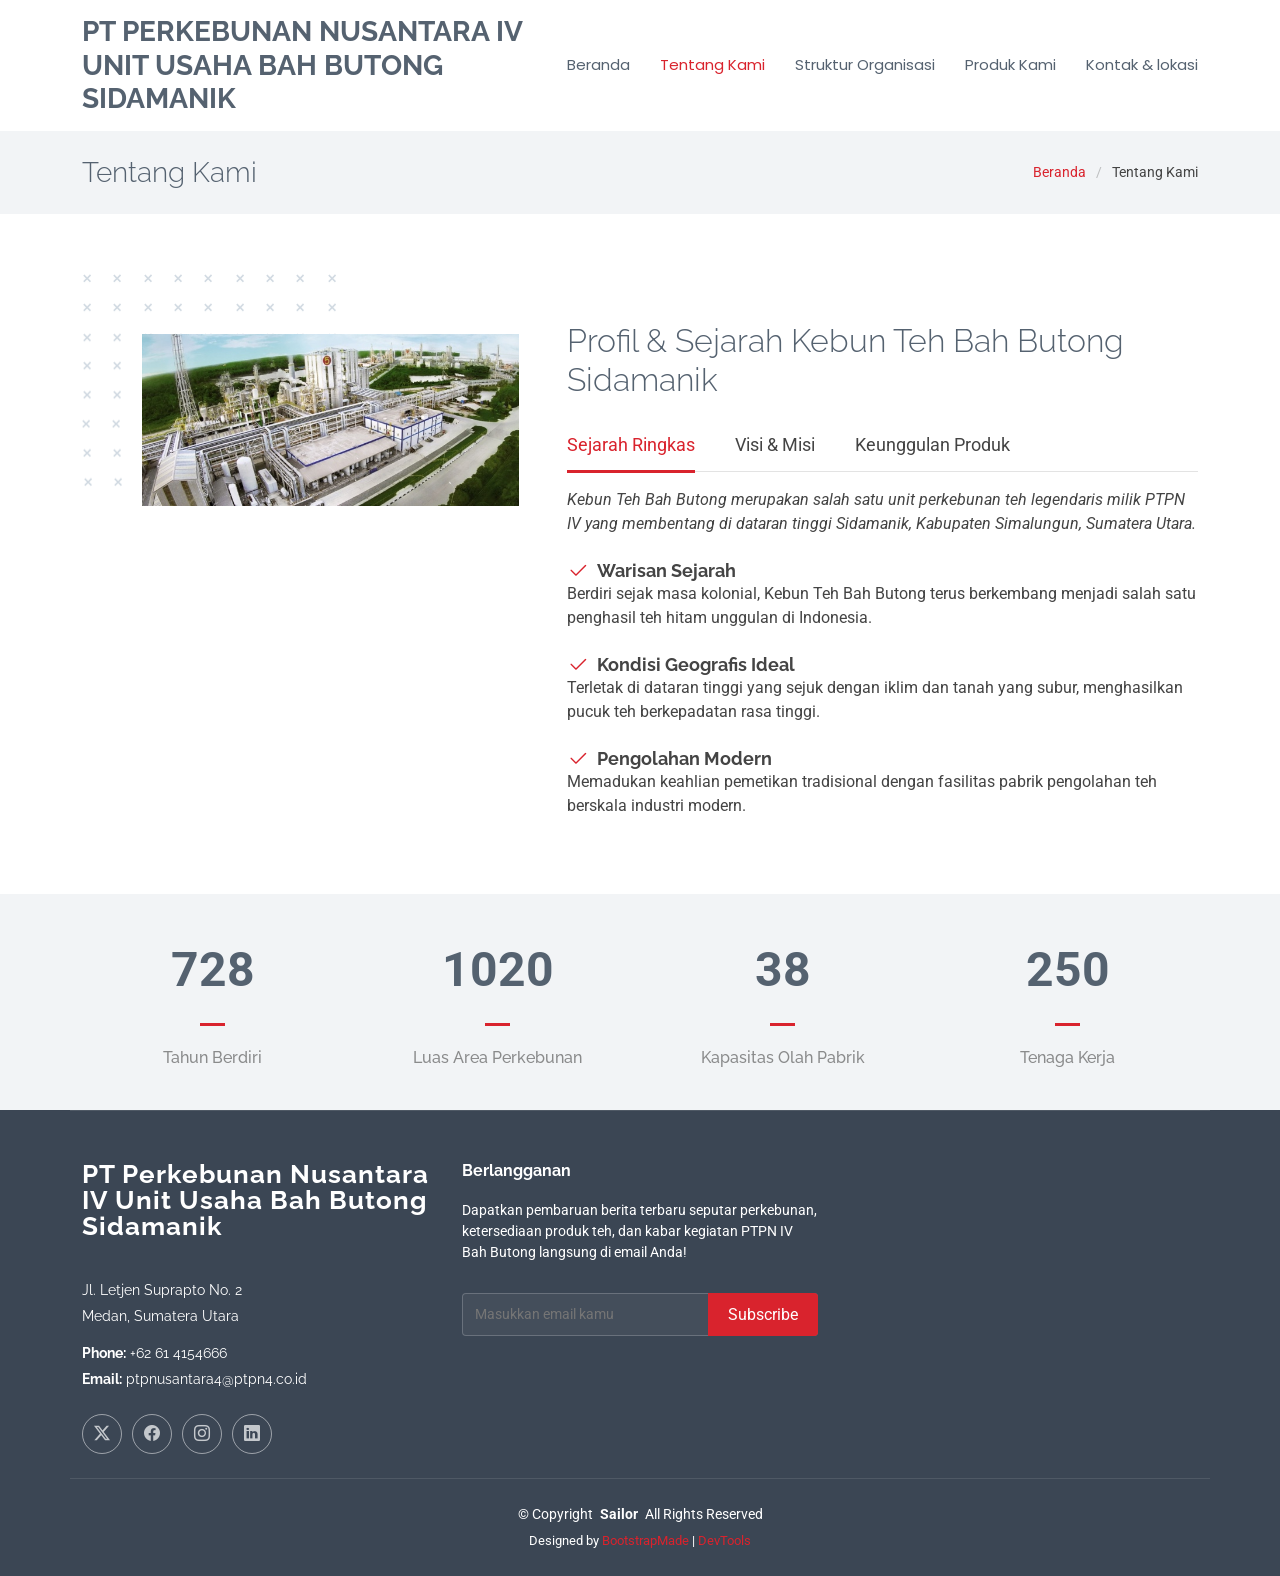
==== about.html @ 8c7028f3 "Initial commit" ====
<!DOCTYPE html>
<html lang="en">

<head>
  <meta charset="utf-8">
  <meta content="width=device-width, initial-scale=1.0" name="viewport">
  <title>About - Sailor Bootstrap Template</title>
  <meta name="description" content="">
  <meta name="keywords" content="">

  <!-- Favicons -->
  <link href="assets/img/favicon.png" rel="icon">
  <link href="assets/img/apple-touch-icon.png" rel="apple-touch-icon">

  <!-- Fonts -->
  <link href="https://fonts.googleapis.com" rel="preconnect">
  <link href="https://fonts.gstatic.com" rel="preconnect" crossorigin>
  <link href="https://fonts.googleapis.com/css2?family=Roboto:ital,wght@0,100;0,300;0,400;0,500;0,700;0,900;1,100;1,300;1,400;1,500;1,700;1,900&family=Poppins:ital,wght@0,100;0,200;0,300;0,400;0,500;0,600;0,700;0,800;0,900;1,100;1,200;1,300;1,400;1,500;1,600;1,700;1,800;1,900&family=Raleway:ital,wght@0,100;0,200;0,300;0,400;0,500;0,600;0,700;0,800;0,900;1,100;1,200;1,300;1,400;1,500;1,600;1,700;1,800;1,900&display=swap" rel="stylesheet">

  <!-- Vendor CSS Files -->
  <link href="assets/vendor/bootstrap/css/bootstrap.min.css" rel="stylesheet">
  <link href="assets/vendor/bootstrap-icons/bootstrap-icons.css" rel="stylesheet">
  <link href="assets/vendor/aos/aos.css" rel="stylesheet">
  <link href="assets/vendor/glightbox/css/glightbox.min.css" rel="stylesheet">
  <link href="assets/vendor/swiper/swiper-bundle.min.css" rel="stylesheet">

  <!-- Main CSS File -->
  <link href="assets/css/main.css" rel="stylesheet">

  <!-- =======================================================
  * Template Name: Sailor
  * Template URL: https://bootstrapmade.com/sailor-free-bootstrap-theme/
  * Updated: Aug 07 2024 with Bootstrap v5.3.3
  * Author: BootstrapMade.com
  * License: https://bootstrapmade.com/license/
  ======================================================== -->
</head>

<body class="about-page">

  <header id="header" class="header d-flex align-items-center sticky-top">
    <div class="container-fluid container-xl position-relative d-flex align-items-center">

      <a href="index.html" class="logo d-flex align-items-center me-auto">
        <!-- Uncomment the line below if you also wish to use an image logo -->
        <!-- <img src="assets/img/logo.png" alt=""> -->
        <h1 class="sitename">PT Perkebunan Nusantara IV Unit Usaha Bah Butong Sidamanik</h1>
      </a>

      <nav id="navmenu" class="navmenu">
        <ul>
          <li><a href="#hero">Beranda</a></li>
          <li class="dropdown"><a href="about.html" class="active"><span>Tentang Kami</span> </a>
           
          </li>

          <li><a href="portfolio.html">Struktur Organisasi</a></li>
          <li><a href="pricing.html">Produk Kami</a></li>
          <li><a href="contact.html">Kontak & lokasi</a></li>
        </ul>
        <i class="mobile-nav-toggle d-xl-none bi bi-list"></i>
      </nav>

      

    </div>
  </header>

  <main class="main">

    <!-- Page Title -->
    <div class="page-title light-background">
      <div class="container d-lg-flex justify-content-between align-items-center">
        <h1 class="mb-2 mb-lg-0">Tentang Kami</h1>
        <nav class="breadcrumbs">
          <ol>
            <li><a href="index.html">Beranda</a></li>
            <li class="current">Tentang Kami</li>
          </ol>
        </nav>
      </div>
    </div><!-- End Page Title -->

    <!-- About 2 Section -->
    <section id="about-2" class="about-2 section">

      <div class="container" data-aos="fade-up">

        <div class="row g-4 g-lg-5" data-aos="fade-up" data-aos-delay="200">

          <div class="col-lg-5">
            <div class="about-img">
              <img src="assets/img/gambar pabrik.png" class="img-fluid" alt="">
            </div>
          </div>

          <div class="col-lg-7">
            <h3 class="pt-0 pt-lg-5">Profil & Sejarah Kebun Teh Bah Butong Sidamanik</h3>

            <!-- Tabs -->
            <ul class="nav nav-pills mb-3">
              <li><a class="nav-link active" data-bs-toggle="pill" href="#about-2-tab1">Sejarah Ringkas</a></li>
              <li><a class="nav-link" data-bs-toggle="pill" href="#about-2-tab2">Visi & Misi</a></li>
              <li><a class="nav-link" data-bs-toggle="pill" href="#about-2-tab3">Keunggulan Produk</a></li>
            </ul><!-- End Tabs -->

            <!-- Tab Content -->
            <div class="tab-content">

              <div class="tab-pane fade show active" id="about-2-tab1">

                <p class="fst-italic">Kebun Teh Bah Butong merupakan salah satu unit perkebunan teh legendaris milik PTPN IV yang membentang di dataran tinggi Sidamanik, Kabupaten Simalungun, Sumatera Utara.</p>

                <div class="d-flex align-items-center mt-4">
                  <i class="bi bi-check2"></i>
                  <h4>Warisan Sejarah</h4>
                </div>
                <p>Berdiri sejak masa kolonial, Kebun Teh Bah Butong terus berkembang menjadi salah satu penghasil teh hitam unggulan di Indonesia.</p>

                <div class="d-flex align-items-center mt-4">
                  <i class="bi bi-check2"></i>
                  <h4>Kondisi Geografis Ideal</h4>
                </div>
                <p>Terletak di dataran tinggi yang sejuk dengan iklim dan tanah yang subur, menghasilkan pucuk teh berkepadatan rasa tinggi.</p>

                <div class="d-flex align-items-center mt-4">
                  <i class="bi bi-check2"></i>
                  <h4>Pengolahan Modern</h4>
                </div>
                <p>Memadukan keahlian pemetikan tradisional dengan fasilitas pabrik pengolahan teh berskala industri modern.</p>

              </div><!-- End Tab 1 Content -->

              <div class="tab-pane fade" id="about-2-tab2">

                <p class="fst-italic">Menjadi unit usaha perkebunan teh yang tangguh, berdaya saing tinggi, dan berorientasi pada kualitas produk utama bagi pasar lokal maupun internasional.</p>

                <div class="d-flex align-items-center mt-4">
                  <i class="bi bi-check2"></i>
                  <h4>Kualitas Mutu</h4>
                </div>
                <p>Menghasilkan teh hitam berkualitas tinggi yang aman dikonsumsi dan memenuhi standar industri makanan-minuman.</p>

                <div class="d-flex align-items-center mt-4">
                  <i class="bi bi-check2"></i>
                  <h4>Kelestarian Lingkungan</h4>
                </div>
                <p>Menerapkan sistem pertanian dan pengolahan perkebunan yang ramah lingkungan dan berkelanjutan.</p>

                <div class="d-flex align-items-center mt-4">
                  <i class="bi bi-check2"></i>
                  <h4>Kesejahteraan Masyarakat</h4>
                </div>
                <p>Memberikan dampak ekonomi positif bagi masyarakat sekitar Sidamanik dan Kabupaten Simalungun.</p>

              </div><!-- End Tab 2 Content -->

              <div class="tab-pane fade" id="about-2-tab3">

                <p class="fst-italic">Teh hasil olahan Bah Butong diproses langsung dari pucuk daun teh segar pilihan untuk menjaga aroma dan cita rasa otentik khas Sidamanik.</p>

                <div class="d-flex align-items-center mt-4">
                  <i class="bi bi-check2"></i>
                  <h4>Aroma Khas & Otentik</h4>
                </div>
                <p>Menyajikan aroma teh yang kuat dan warna seduhan yang jernih khas dataran tinggi Simalungun.</p>

                <div class="d-flex align-items-center mt-4">
                  <i class="bi bi-check2"></i>
                  <h4>Kaya Antioksidan</h4>
                </div>
                <p>Diproses secara alami tanpa bahan pengawet sehingga kandungan nutrisi dan antioksidannya tetap terjaga.</p>

                <div class="d-flex align-items-center mt-4">
                  <i class="bi bi-check2"></i>
                  <h4>Beragam Varian</h4>
                </div>
                <p>Hadir dalam pilihan Teh Celup, Teh Seduh Loose Leaf, hingga Teh Hitam Premium Edisi Khusus.</p>

              </div><!-- End Tab 3 Content -->

            </div>

          </div>

        </div>

      </div>

    </section><!-- /About 2 Section -->

    <!-- Stats Section -->
    <section id="stats" class="stats section light-background">

      <div class="container" data-aos="fade-up" data-aos-delay="100">

        <div class="row gy-4">

          <div class="col-lg-3 col-md-6">
            <div class="stats-item text-center w-100 h-100">
              <span data-purecounter-start="0" data-purecounter-end="1917" data-purecounter-duration="1" class="purecounter"></span>
              <p>Tahun Berdiri</p>
            </div>
          </div><!-- End Stats Item -->

          <div class="col-lg-3 col-md-6">
            <div class="stats-item text-center w-100 h-100">
              <span data-purecounter-start="0" data-purecounter-end="2684" data-purecounter-duration="1" class="purecounter"></span>
              <p>Luas Area Perkebunan</p>
            </div>
          </div><!-- End Stats Item -->

          <div class="col-lg-3 col-md-6">
            <div class="stats-item text-center w-100 h-100">
              <span data-purecounter-start="0" data-purecounter-end="100" data-purecounter-duration="1" class="purecounter"></span>
              <p>Kapasitas Olah Pabrik</p>
            </div>
          </div><!-- End Stats Item -->

          <div class="col-lg-3 col-md-6">
            <div class="stats-item text-center w-100 h-100">
              <span data-purecounter-start="0" data-purecounter-end="659" data-purecounter-duration="1" class="purecounter"></span>
              <p>Tenaga Kerja</p>
            </div>
          </div><!-- End Stats Item -->

        </div>

      </div>

    </section><!-- /Stats Section -->


    </section><!-- /Skills Section -->

  </main>

  <footer id="footer" class="footer dark-background">

    <div class="container footer-top">
      <div class="row gy-4">
        <div class="col-lg-4 col-md-6 footer-about">
          <a href="index.html" class="logo d-flex align-items-center">
            <span class="sitename">PT Perkebunan Nusantara IV Unit Usaha Bah Butong Sidamanik</span>
          </a>
          <div class="footer-contact pt-3">
            <p>Jl. Letjen Suprapto No. 2</p>
            <p> Medan, Sumatera Utara</p>
            <p class="mt-3"><strong>Phone:</strong> <span>+62 61 4154666</span></p>
            <p><strong>Email:</strong> <span>ptpnusantara4@ptpn4.co.id</span></p>
          </div>
          <div class="social-links d-flex mt-4">
  <a href="https://x.com/PTPN_6" target="_blank" rel="noopener noreferrer"><i class="bi bi-twitter-x"></i></a>
  <a href="https://www.facebook.com/pages/PT.%20Perkebunan%20Nusantara%20IV%20unit%20bah%20butong/392603407920058/" target="_blank" rel="noopener noreferrer"><i class="bi bi-facebook"></i></a>
  <a href="https://www.instagram.com/ptpn4_regional4?utm_source=ig_web_button_share_sheet&dlrf=ZDNlZDc0MzIxNw==" target="_blank" rel="noopener noreferrer"><i class="bi bi-instagram"></i></a>
  <a href="https://www.linkedin.com/company/pt-perkebunan-nusantara-iv-regional-ii-unit-usaha-teh-bah-butong/home/" target="_blank" rel="noopener noreferrer"><i class="bi bi-linkedin"></i></a>
</div>
        </div>

        <div class="col-lg-4 col-md-12 footer-newsletter">
  <h4>Berlangganan</h4>
  <p>Dapatkan pembaruan berita terbaru seputar perkebunan, ketersediaan produk teh, dan kabar kegiatan PTPN IV Bah Butong langsung di email Anda!</p>
  <form action="https://formspree.io/f/mdeelzja" method="POST" onsubmit="handleFormspree(event)">
    <div class="newsletter-form">
      <input type="email" name="email" required placeholder="Masukkan email kamu">
      <input type="submit" value="Subscribe">
    </div>
    <div id="newsletter-sent-message" class="sent-message" style="display: none; margin-top: 10px; color: #18d26e; font-weight: 600;">
      Kamu Telah Berhasil Berlangganan. Terimakasih!
    </div>
  </form>
</div>
<script>
async function handleFormspree(event) {
  event.preventDefault(); 
  const form = event.target;
  const data = new FormData(form);
  const sentMessage = document.getElementById('newsletter-sent-message');

  try {
    const response = await fetch(form.action, {
      method: 'POST',
      body: data,
      headers: {
        'Accept': 'application/json'
      }
    });

    if (response.ok) {
      if (sentMessage) sentMessage.style.display = 'block'; // Tampilkan tulisan hijau sukses
      form.reset(); 
    } else {
      alert("Terjadi kesalahan saat mengantarkan pesan.");
    }
  } catch (error) {
    alert("Gagal mengirim email. Periksa koneksi internet kamu.");
  }
}
</script>

      </div>
    </div>

    <div class="container copyright text-center mt-4">
      <p>© <span>Copyright</span> <strong class="px-1 sitename">Sailor</strong> <span>All Rights Reserved</span></p>
      <div class="credits">
        <!-- All the links in the footer should remain intact. -->
        <!-- You can delete the links only if you've purchased the pro version. -->
        <!-- Licensing information: https://bootstrapmade.com/license/ -->
        <!-- Purchase the pro version with working PHP/AJAX contact form: [buy-url] -->
        Designed by <a href="https://bootstrapmade.com/">BootstrapMade</a> | <a href="https://bootstrapmade.com/tools/">DevTools</a>
      </div>
    </div>

  </footer>
  <!-- Scroll Top -->
  <a href="#" id="scroll-top" class="scroll-top d-flex align-items-center justify-content-center"><i class="bi bi-arrow-up-short"></i></a>

  <!-- Preloader -->
  <div id="preloader"></div>

  <!-- Vendor JS Files -->
  <script src="assets/vendor/bootstrap/js/bootstrap.bundle.min.js"></script>
  <script src="assets/vendor/php-email-form/validate.js"></script>
  <script src="assets/vendor/aos/aos.js"></script>
  <script src="assets/vendor/glightbox/js/glightbox.min.js"></script>
  <script src="assets/vendor/imagesloaded/imagesloaded.pkgd.min.js"></script>
  <script src="assets/vendor/isotope-layout/isotope.pkgd.min.js"></script>
  <script src="assets/vendor/purecounter/purecounter_vanilla.js"></script>
  <script src="assets/vendor/waypoints/noframework.waypoints.js"></script>
  <script src="assets/vendor/swiper/swiper-bundle.min.js"></script>

  <!-- Main JS File -->
  <script src="assets/js/main.js"></script>

</body>

</html>
---- assets/css/main.css ----
/**
* Template Name: Sailor
* Template URL: https://bootstrapmade.com/sailor-free-bootstrap-theme/
* Updated: Aug 07 2024 with Bootstrap v5.3.3
* Author: BootstrapMade.com
* License: https://bootstrapmade.com/license/
*/

/*--------------------------------------------------------------
# Font & Color Variables
# Help: https://bootstrapmade.com/color-system/
--------------------------------------------------------------*/
/* Fonts */
:root {
  --default-font: "Roboto",  system-ui, -apple-system, "Segoe UI", Roboto, "Helvetica Neue", Arial, "Noto Sans", "Liberation Sans", sans-serif, "Apple Color Emoji", "Segoe UI Emoji", "Segoe UI Symbol", "Noto Color Emoji";
  --heading-font: "Raleway",  sans-serif;
  --nav-font: "Poppins",  sans-serif;
}

/* Global Colors - The following color variables are used throughout the website. Updating them here will change the color scheme of the entire website */
:root { 
  --background-color: #ffffff; /* Background color for the entire website, including individual sections */
  --default-color: #444444; /* Default color used for the majority of the text content across the entire website */
  --heading-color: #556270; /* Color for headings, subheadings and title throughout the website */
  --accent-color: #d9232d; /* Accent color that represents your brand on the website. It's used for buttons, links, and other elements that need to stand out */
  --surface-color: #ffffff; /* The surface color is used as a background of boxed elements within sections, such as cards, icon boxes, or other elements that require a visual separation from the global background. */
  --contrast-color: #ffffff; /* Contrast color for text, ensuring readability against backgrounds of accent, heading, or default colors. */
}

/* Nav Menu Colors - The following color variables are used specifically for the navigation menu. They are separate from the global colors to allow for more customization options */
:root {
  --nav-color: #556270;  /* The default color of the main navmenu links */
  --nav-hover-color: #d9232d; /* Applied to main navmenu links when they are hovered over or active */
  --nav-mobile-background-color: #ffffff; /* Used as the background color for mobile navigation menu */
  --nav-dropdown-background-color: #ffffff; /* Used as the background color for dropdown items that appear when hovering over primary navigation items */
  --nav-dropdown-color: #556270; /* Used for navigation links of the dropdown items in the navigation menu. */
  --nav-dropdown-hover-color: #d9232d; /* Similar to --nav-hover-color, this color is applied to dropdown navigation links when they are hovered over. */
}

/* Color Presets - These classes override global colors when applied to any section or element, providing reuse of the sam color scheme. */

.light-background {
  --background-color: #f2f4f6;
  --surface-color: #ffffff;
}

.dark-background {
  --background-color: #3b4654;
  --default-color: #ffffff;
  --heading-color: #ffffff;
  --surface-color: #444e5b;
  --contrast-color: #ffffff;
}

/* Smooth scroll */
:root {
  scroll-behavior: smooth;
}

/*--------------------------------------------------------------
# General Styling & Shared Classes
--------------------------------------------------------------*/
body {
  color: var(--default-color);
  background-color: var(--background-color);
  font-family: var(--default-font);
}

a {
  color: var(--accent-color);
  text-decoration: none;
  transition: 0.3s;
}

a:hover {
  color: color-mix(in srgb, var(--accent-color), transparent 25%);
  text-decoration: none;
}

h1,
h2,
h3,
h4,
h5,
h6 {
  color: var(--heading-color);
  font-family: var(--heading-font);
}

/* PHP Email Form Messages
------------------------------*/
.php-email-form .error-message {
  display: none;
  background: #df1529;
  color: #ffffff;
  text-align: left;
  padding: 15px;
  margin-bottom: 24px;
  font-weight: 600;
}

.php-email-form .sent-message {
  display: none;
  color: #ffffff;
  background: #059652;
  text-align: center;
  padding: 15px;
  margin-bottom: 24px;
  font-weight: 600;
}

.php-email-form .loading {
  display: none;
  background: var(--surface-color);
  text-align: center;
  padding: 15px;
  margin-bottom: 24px;
}

.php-email-form .loading:before {
  content: "";
  display: inline-block;
  border-radius: 50%;
  width: 24px;
  height: 24px;
  margin: 0 10px -6px 0;
  border: 3px solid var(--accent-color);
  border-top-color: var(--surface-color);
  animation: php-email-form-loading 1s linear infinite;
}

@keyframes php-email-form-loading {
  0% {
    transform: rotate(0deg);
  }

  100% {
    transform: rotate(360deg);
  }
}

/*--------------------------------------------------------------
# Global Header
--------------------------------------------------------------*/
.header {
  color: var(--default-color);
  background-color: var(--background-color);
  padding: 15px 0;
  transition: all 0.5s;
  z-index: 997;
}

.header .logo {
  line-height: 1;
}

.header .logo img {
  max-height: 36px;
  margin-right: 8px;
}

.header .logo h1 {
  font-size: 28px;
  margin: 0;
  font-weight: 700;
  color: var(--heading-color);
  text-transform: uppercase;
}

.header .btn-getstarted,
.header .btn-getstarted:focus {
  color: var(--contrast-color);
  background: var(--accent-color);
  font-size: 14px;
  padding: 8px 25px;
  margin: 0 0 0 30px;
  border-radius: 4px;
  transition: 0.3s;
}

.header .btn-getstarted:hover,
.header .btn-getstarted:focus:hover {
  color: var(--contrast-color);
  background: color-mix(in srgb, var(--accent-color), transparent 15%);
}

@media (max-width: 1200px) {
  .header .logo {
    order: 1;
  }

  .header .btn-getstarted {
    order: 2;
    margin: 0 15px 0 0;
    padding: 6px 15px;
  }

  .header .navmenu {
    order: 3;
  }
}

.scrolled .header {
  box-shadow: 0px 0 18px rgba(0, 0, 0, 0.1);
}

/*--------------------------------------------------------------
# Navigation Menu
--------------------------------------------------------------*/
/* Navmenu - Desktop */
@media (min-width: 1200px) {
  .navmenu {
    padding: 0;
  }

  .navmenu ul {
    margin: 0;
    padding: 0;
    display: flex;
    list-style: none;
    align-items: center;
  }

  .navmenu li {
    position: relative;
  }

  .navmenu a,
  .navmenu a:focus {
    color: var(--nav-color);
    padding: 18px 15px;
    font-size: 15px;
    font-family: var(--nav-font);
    font-weight: 400;
    display: flex;
    align-items: center;
    justify-content: space-between;
    white-space: nowrap;
    transition: 0.3s;
  }

  .navmenu a i,
  .navmenu a:focus i {
    font-size: 12px;
    line-height: 0;
    margin-left: 5px;
    transition: 0.3s;
  }

  .navmenu li:last-child a {
    padding-right: 0;
  }

  .navmenu li:hover>a,
  .navmenu .active,
  .navmenu .active:focus {
    color: var(--nav-hover-color);
  }

  .navmenu .dropdown ul {
    margin: 0;
    padding: 10px 0;
    background: var(--nav-dropdown-background-color);
    display: block;
    position: absolute;
    visibility: hidden;
    left: 14px;
    top: 130%;
    opacity: 0;
    transition: 0.3s;
    border-radius: 4px;
    z-index: 99;
    box-shadow: 0px 0px 30px rgba(0, 0, 0, 0.1);
  }

  .navmenu .dropdown ul li {
    min-width: 200px;
  }

  .navmenu .dropdown ul a {
    padding: 10px 20px;
    font-size: 15px;
    text-transform: none;
    color: var(--nav-dropdown-color);
  }

  .navmenu .dropdown ul a i {
    font-size: 12px;
  }

  .navmenu .dropdown ul a:hover,
  .navmenu .dropdown ul .active:hover,
  .navmenu .dropdown ul li:hover>a {
    color: var(--nav-dropdown-hover-color);
  }

  .navmenu .dropdown:hover>ul {
    opacity: 1;
    top: 100%;
    visibility: visible;
  }

  .navmenu .dropdown .dropdown ul {
    top: 0;
    left: -90%;
    visibility: hidden;
  }

  .navmenu .dropdown .dropdown:hover>ul {
    opacity: 1;
    top: 0;
    left: -100%;
    visibility: visible;
  }
}

/* Navmenu - Mobile */
@media (max-width: 1199px) {
  .mobile-nav-toggle {
    color: var(--nav-color);
    font-size: 28px;
    line-height: 0;
    margin-right: 10px;
    cursor: pointer;
    transition: color 0.3s;
  }

  .navmenu {
    padding: 0;
    z-index: 9997;
  }

  .navmenu ul {
    display: none;
    list-style: none;
    position: absolute;
    inset: 60px 20px 20px 20px;
    padding: 10px 0;
    margin: 0;
    border-radius: 6px;
    background-color: var(--nav-mobile-background-color);
    overflow-y: auto;
    transition: 0.3s;
    z-index: 9998;
    box-shadow: 0px 0px 30px rgba(0, 0, 0, 0.1);
  }

  .navmenu a,
  .navmenu a:focus {
    color: var(--nav-dropdown-color);
    padding: 10px 20px;
    font-family: var(--nav-font);
    font-size: 17px;
    font-weight: 500;
    display: flex;
    align-items: center;
    justify-content: space-between;
    white-space: nowrap;
    transition: 0.3s;
  }

  .navmenu a i,
  .navmenu a:focus i {
    font-size: 12px;
    line-height: 0;
    margin-left: 5px;
    width: 30px;
    height: 30px;
    display: flex;
    align-items: center;
    justify-content: center;
    border-radius: 50%;
    transition: 0.3s;
    background-color: color-mix(in srgb, var(--accent-color), transparent 90%);
  }

  .navmenu a i:hover,
  .navmenu a:focus i:hover {
    background-color: var(--accent-color);
    color: var(--contrast-color);
  }

  .navmenu a:hover,
  .navmenu .active,
  .navmenu .active:focus {
    color: var(--nav-dropdown-hover-color);
  }

  .navmenu .active i,
  .navmenu .active:focus i {
    background-color: var(--accent-color);
    color: var(--contrast-color);
    transform: rotate(180deg);
  }

  .navmenu .dropdown ul {
    position: static;
    display: none;
    z-index: 99;
    padding: 10px 0;
    margin: 10px 20px;
    background-color: var(--nav-dropdown-background-color);
    border: 1px solid color-mix(in srgb, var(--default-color), transparent 90%);
    box-shadow: none;
    transition: all 0.5s ease-in-out;
  }

  .navmenu .dropdown ul ul {
    background-color: rgba(33, 37, 41, 0.1);
  }

  .navmenu .dropdown>.dropdown-active {
    display: block;
    background-color: rgba(33, 37, 41, 0.03);
  }

  .mobile-nav-active {
    overflow: hidden;
  }

  .mobile-nav-active .mobile-nav-toggle {
    color: #fff;
    position: absolute;
    font-size: 32px;
    top: 15px;
    right: 15px;
    margin-right: 0;
    z-index: 9999;
  }

  .mobile-nav-active .navmenu {
    position: fixed;
    overflow: hidden;
    inset: 0;
    background: rgba(33, 37, 41, 0.8);
    transition: 0.3s;
  }

  .mobile-nav-active .navmenu>ul {
    display: block;
  }
}

/*--------------------------------------------------------------
# Global Footer
--------------------------------------------------------------*/
.footer {
  color: var(--default-color);
  background-color: var(--background-color);
  font-size: 14px;
  position: relative;
}

.footer .footer-top {
  padding-top: 50px;
  border-top: 1px solid color-mix(in srgb, var(--default-color), transparent 90%);
}

.footer .footer-about .logo {
  line-height: 1;
  margin-bottom: 25px;
}

.footer .footer-about .logo img {
  max-height: 40px;
  margin-right: 6px;
}

.footer .footer-about .logo span {
  font-size: 26px;
  font-weight: 700;
  letter-spacing: 1px;
  font-family: var(--heading-font);
  color: var(--heading-color);
}

.footer .footer-about p {
  font-size: 14px;
  font-family: var(--heading-font);
}

.footer .social-links a {
  display: flex;
  align-items: center;
  justify-content: center;
  width: 40px;
  height: 40px;
  border-radius: 50%;
  border: 1px solid color-mix(in srgb, var(--default-color), transparent 50%);
  font-size: 16px;
  color: color-mix(in srgb, var(--default-color), transparent 30%);
  margin-right: 10px;
  transition: 0.3s;
}

.footer .social-links a:hover {
  color: var(--accent-color);
  border-color: var(--accent-color);
}

.footer h4 {
  font-size: 16px;
  font-weight: bold;
  position: relative;
  padding-bottom: 12px;
}

.footer .footer-links {
  margin-bottom: 30px;
}

.footer .footer-links ul {
  list-style: none;
  padding: 0;
  margin: 0;
}

.footer .footer-links ul i {
  padding-right: 2px;
  font-size: 12px;
  line-height: 0;
}

.footer .footer-links ul li {
  padding: 10px 0;
  display: flex;
  align-items: center;
}

.footer .footer-links ul li:first-child {
  padding-top: 0;
}

.footer .footer-links ul a {
  color: color-mix(in srgb, var(--default-color), transparent 30%);
  display: inline-block;
  line-height: 1;
}

.footer .footer-links ul a:hover {
  color: var(--accent-color);
}

.footer .footer-contact p {
  margin-bottom: 5px;
}

.footer .footer-newsletter .newsletter-form {
  margin-top: 30px;
  margin-bottom: 15px;
  padding: 6px 8px;
  position: relative;
  border-radius: 4px;
  border: 1px solid color-mix(in srgb, var(--default-color), transparent 80%);
  display: flex;
  background-color: var(--surface-color);
  transition: 0.3s;
}

.footer .footer-newsletter .newsletter-form:focus-within {
  border-color: var(--accent-color);
}

.footer .footer-newsletter .newsletter-form input[type=email] {
  border: 0;
  padding: 4px;
  width: 100%;
  background-color: var(--surface-color);
  color: var(--default-color);
}

.footer .footer-newsletter .newsletter-form input[type=email]:focus-visible {
  outline: none;
}

.footer .footer-newsletter .newsletter-form input[type=submit] {
  border: 0;
  font-size: 16px;
  padding: 0 20px;
  margin: -7px -9px -7px 0;
  background: var(--accent-color);
  color: var(--contrast-color);
  transition: 0.3s;
  border-radius: 0 4px 4px 0;
}

.footer .footer-newsletter .newsletter-form input[type=submit]:hover {
  background: color-mix(in srgb, var(--accent-color), transparent 20%);
}

.footer .copyright {
  padding: 25px 0;
  border-top: 1px solid color-mix(in srgb, var(--default-color), transparent 90%);
}

.footer .copyright p {
  margin-bottom: 0;
}

.footer .credits {
  margin-top: 6px;
  font-size: 13px;
}

/*--------------------------------------------------------------
# Preloader
--------------------------------------------------------------*/
#preloader {
  position: fixed;
  inset: 0;
  z-index: 999999;
  overflow: hidden;
  background: var(--background-color);
  transition: all 0.6s ease-out;
}

#preloader:before {
  content: "";
  position: fixed;
  top: calc(50% - 30px);
  left: calc(50% - 30px);
  border: 6px solid #ffffff;
  border-color: var(--accent-color) transparent var(--accent-color) transparent;
  border-radius: 50%;
  width: 60px;
  height: 60px;
  animation: animate-preloader 1.5s linear infinite;
}

@keyframes animate-preloader {
  0% {
    transform: rotate(0deg);
  }

  100% {
    transform: rotate(360deg);
  }
}

/*--------------------------------------------------------------
# Scroll Top Button
--------------------------------------------------------------*/
.scroll-top {
  position: fixed;
  visibility: hidden;
  opacity: 0;
  right: 15px;
  bottom: 15px;
  z-index: 99999;
  background-color: var(--accent-color);
  width: 40px;
  height: 40px;
  border-radius: 4px;
  transition: all 0.4s;
}

.scroll-top i {
  font-size: 24px;
  color: var(--contrast-color);
  line-height: 0;
}

.scroll-top:hover {
  background-color: color-mix(in srgb, var(--accent-color), transparent 20%);
  color: var(--contrast-color);
}

.scroll-top.active {
  visibility: visible;
  opacity: 1;
}

/*--------------------------------------------------------------
# Disable aos animation delay on mobile devices
--------------------------------------------------------------*/
@media screen and (max-width: 768px) {
  [data-aos-delay] {
    transition-delay: 0 !important;
  }
}

/*--------------------------------------------------------------
# Global Page Titles & Breadcrumbs
--------------------------------------------------------------*/
.page-title {
  color: var(--default-color);
  background-color: var(--background-color);
  padding: 25px 0;
  position: relative;
}

.page-title h1 {
  font-size: 28px;
  font-weight: 300;
}

.page-title .breadcrumbs ol {
  display: flex;
  flex-wrap: wrap;
  list-style: none;
  padding: 0;
  margin: 0;
  font-size: 14px;
  font-weight: 400;
}

.page-title .breadcrumbs ol li+li {
  padding-left: 10px;
}

.page-title .breadcrumbs ol li+li::before {
  content: "/";
  display: inline-block;
  padding-right: 10px;
  color: color-mix(in srgb, var(--default-color), transparent 70%);
}

/*--------------------------------------------------------------
# Global Sections
--------------------------------------------------------------*/
section,
.section {
  color: var(--default-color);
  background-color: var(--background-color);
  padding: 60px 0;
  scroll-margin-top: 90px;
  overflow: clip;
}

@media (max-width: 1199px) {

  section,
  .section {
    scroll-margin-top: 66px;
  }
}

/*--------------------------------------------------------------
# Global Section Titles
--------------------------------------------------------------*/
.section-title {
  padding-bottom: 60px;
  position: relative;
}

.section-title h2 {
  font-size: 14px;
  font-weight: 500;
  padding: 0;
  line-height: 1px;
  margin: 0;
  letter-spacing: 1.5px;
  text-transform: uppercase;
  color: color-mix(in srgb, var(--default-color), transparent 50%);
  position: relative;
}

.section-title h2::after {
  content: "";
  width: 120px;
  height: 1px;
  display: inline-block;
  background: var(--accent-color);
  margin: 4px 10px;
}

.section-title p {
  color: var(--heading-color);
  margin: 0;
  font-size: 28px;
  font-weight: 700;
  text-transform: uppercase;
  font-family: var(--heading-font);
}

/*--------------------------------------------------------------
# Hero Section
--------------------------------------------------------------*/
.hero {
  padding: 0;
}

.hero .carousel {
  width: 100%;
  min-height: calc(100vh - 90px);
  padding: 0;
  margin: 0;
  background-color: var(--background-color);
  position: relative;
}

@media (max-width: 1200px) {
  .hero .carousel {
    min-height: calc(100vh - 66px);
  }
}

.hero img {
  position: absolute;
  inset: 0;
  display: block;
  width: 100%;
  height: 100%;
  object-fit: cover;
  z-index: 1;
}

.hero .carousel-item {
  position: absolute;
  inset: 0;
  background-size: cover;
  background-position: center;
  background-repeat: no-repeat;
  overflow: hidden;
}

.hero .carousel-item:before {
  content: "";
  background: color-mix(in srgb, var(--background-color), transparent 50%);
  position: absolute;
  inset: 0;
  z-index: 2;
}

.hero .carousel-container {
  position: absolute;
  inset: 90px 64px 64px 64px;
  display: flex;
  justify-content: center;
  align-items: center;
  flex-direction: column;
  z-index: 3;
}

.hero h2 {
  margin-bottom: 30px;
  font-size: 48px;
  font-weight: 700;
  animation: fadeInDown 1s both;
}

@media (max-width: 768px) {
  .hero h2 {
    font-size: 30px;
  }
}

.hero p {
  animation: fadeInDown 1s both 0.2s;
}

@media (min-width: 1024px) {

  .hero h2,
  .hero p {
    max-width: 60%;
  }
}

.hero .btn-get-started {
  color: var(--contrast-color);
  background: var(--accent-color);
  font-family: var(--heading-font);
  font-weight: 500;
  font-size: 15px;
  letter-spacing: 1px;
  display: inline-block;
  padding: 8px 32px;
  border-radius: 4px;
  transition: 0.5s;
  margin: 10px;
  animation: fadeInUp 1s both 0.4s;
}

.hero .btn-get-started:hover {
  background: color-mix(in srgb, var(--accent-color), transparent 20%);
}

.hero .carousel-control-prev,
.hero .carousel-control-next {
  width: 10%;
  transition: 0.3s;
  opacity: 0.5;
}

.hero .carousel-control-prev:focus,
.hero .carousel-control-next:focus {
  opacity: 0.5;
}

.hero .carousel-control-prev:hover,
.hero .carousel-control-next:hover {
  opacity: 0.9;
}

@media (min-width: 1024px) {

  .hero .carousel-control-prev,
  .hero .carousel-control-next {
    width: 5%;
  }
}

.hero .carousel-control-next-icon,
.hero .carousel-control-prev-icon {
  font-size: 32px;
  line-height: 1;
}

.hero .carousel-indicators {
  list-style: none;
}

.hero .carousel-indicators li {
  cursor: pointer;
}

@keyframes fadeInUp {
  from {
    opacity: 0;
    transform: translate3d(0, 100%, 0);
  }

  to {
    opacity: 1;
    transform: translate3d(0, 0, 0);
  }
}

@keyframes fadeInDown {
  from {
    opacity: 0;
    transform: translate3d(0, -100%, 0);
  }

  to {
    opacity: 1;
    transform: translate3d(0, 0, 0);
  }
}

/*--------------------------------------------------------------
# About Section
--------------------------------------------------------------*/
.about ul {
  list-style: none;
  padding: 0;
}

.about ul li {
  padding-bottom: 5px;
  display: flex;
  align-items: center;
}

.about ul i {
  font-size: 20px;
  padding-right: 4px;
  color: var(--accent-color);
}

.about .read-more {
  background: var(--accent-color);
  color: var(--contrast-color);
  font-family: var(--heading-font);
  font-weight: 500;
  font-size: 16px;
  letter-spacing: 1px;
  padding: 10px 28px;
  border-radius: 5px;
  transition: 0.3s;
  display: inline-flex;
  align-items: center;
  justify-content: center;
}

.about .read-more i {
  font-size: 18px;
  margin-left: 5px;
  line-height: 0;
  transition: 0.3s;
}

.about .read-more:hover {
  background: color-mix(in srgb, var(--accent-color), transparent 20%);
}

.about .read-more:hover i {
  transform: translate(5px, 0);
}

/*--------------------------------------------------------------
# Clients Section
--------------------------------------------------------------*/
.clients {
  padding: 20px 0;
}

.clients .client-logo {
  display: flex;
  justify-content: center;
  align-items: center;
  overflow: hidden;
}

.clients .client-logo img {
  padding: 20px 40px;
  max-width: 90%;
  transition: 0.3s;
  opacity: 0.5;
  filter: grayscale(100);
}

.clients .client-logo img:hover {
  filter: none;
  opacity: 1;
}

@media (max-width: 640px) {
  .clients .client-logo img {
    padding: 20px;
  }
}

/*--------------------------------------------------------------
# Services Section
--------------------------------------------------------------*/
.services .service-item {
  background-color: var(--surface-color);
  padding: 30px;
  border: 1px solid color-mix(in srgb, var(--default-color), transparent 85%);
  transition: 0.3s;
}

.services .service-item .icon {
  font-size: 36px;
  line-height: 0;
  margin-right: 30px;
  color: var(--accent-color);
}

.services .service-item .title {
  font-weight: 700;
  margin-bottom: 15px;
  font-size: 20px;
}

.services .service-item .title a {
  color: var(--heading-color);
}

.services .service-item .description {
  line-height: 24px;
  font-size: 14px;
  margin: 0;
}

.services .service-item:hover {
  border-color: var(--accent-color);
}

.services .service-item:hover .title a {
  color: var(--accent-color);
}

/*--------------------------------------------------------------
# Portfolio Section
--------------------------------------------------------------*/
.portfolio .portfolio-filters {
  padding: 0;
  margin: 0 auto 20px auto;
  list-style: none;
  text-align: center;
}

.portfolio .portfolio-filters li {
  cursor: pointer;
  display: inline-block;
  padding: 8px 20px;
  margin: 0;
  font-size: 15px;
  font-weight: 500;
  line-height: 1;
  margin-bottom: 5px;
  border-radius: 4px;
  transition: all 0.3s ease-in-out;
  font-family: var(--heading-font);
}

.portfolio .portfolio-filters li:hover,
.portfolio .portfolio-filters li.filter-active {
  color: var(--contrast-color);
  background-color: var(--accent-color);
}

.portfolio .portfolio-filters li:first-child {
  margin-left: 0;
}

.portfolio .portfolio-filters li:last-child {
  margin-right: 0;
}

@media (max-width: 575px) {
  .portfolio .portfolio-filters li {
    font-size: 14px;
    margin: 0 0 10px 0;
  }
}

.portfolio .portfolio-item {
  position: relative;
  overflow: hidden;
}

.portfolio .portfolio-item .portfolio-info {
  opacity: 0;
  position: absolute;
  left: 12px;
  right: 12px;
  bottom: -100%;
  z-index: 3;
  transition: all ease-in-out 0.5s;
  background: color-mix(in srgb, var(--surface-color), transparent 10%);
  padding: 15px;
}

.portfolio .portfolio-item .portfolio-info h4 {
  font-size: 18px;
  font-weight: 600;
  padding-right: 50px;
}

.portfolio .portfolio-item .portfolio-info p {
  color: color-mix(in srgb, var(--default-color), transparent 30%);
  font-size: 14px;
  margin-bottom: 0;
  padding-right: 50px;
}

.portfolio .portfolio-item .portfolio-info .preview-link,
.portfolio .portfolio-item .portfolio-info .details-link {
  position: absolute;
  right: 50px;
  font-size: 24px;
  top: calc(50% - 14px);
  color: color-mix(in srgb, var(--default-color), transparent 30%);
  transition: 0.3s;
  line-height: 0;
}

.portfolio .portfolio-item .portfolio-info .preview-link:hover,
.portfolio .portfolio-item .portfolio-info .details-link:hover {
  color: var(--accent-color);
}

.portfolio .portfolio-item .portfolio-info .details-link {
  right: 14px;
  font-size: 28px;
}

.portfolio .portfolio-item:hover .portfolio-info {
  opacity: 1;
  bottom: 0;
}

/*--------------------------------------------------------------
# About 2 Section
--------------------------------------------------------------*/
.about-2 .about-img {
  position: relative;
  margin: 60px 0 0 60px;
}

.about-2 .about-img:before {
  position: absolute;
  inset: -60px 0 0 -60px;
  content: "";
  background: url("../img/about-bg.png") top left;
  background-repeat: no-repeat;
  z-index: 1;
}

.about-2 .about-img img {
  position: relative;
  z-index: 2;
}

@media (max-width: 575px) {
  .about-2 .about-img {
    margin: 30px 0 0 30px;
  }

  .about-2 .about-img:before {
    inset: -30px 0 0 -30px;
  }
}

.about-2 h3 {
  font-weight: 300;
  font-size: 32px;
  margin-bottom: 20px;
}

@media (max-width: 768px) {
  .about-2 h3 {
    font-size: 28px;
  }
}

.about-2 .nav-pills {
  border-bottom: 1px solid color-mix(in srgb, var(--default-color), transparent 85%);
}

.about-2 .nav-pills li+li {
  margin-left: 40px;
}

.about-2 .nav-link {
  background: none;
  font-size: 18px;
  font-weight: 400;
  color: var(--default-color);
  padding: 12px 0;
  margin-bottom: -2px;
  border-radius: 0;
}

.about-2 .nav-link.active {
  color: var(--accent-color);
  background: none;
  border-bottom: 3px solid var(--accent-color);
}

@media (max-width: 575px) {
  .about-2 .nav-link {
    font-size: 16px;
  }
}

.about-2 .tab-content h4 {
  font-size: 18px;
  margin: 0;
  font-weight: 700;
  color: var(--default-color);
}

.about-2 .tab-content i {
  font-size: 22px;
  line-height: 0;
  margin-right: 8px;
  color: var(--accent-color);
}

/*--------------------------------------------------------------
# Stats Section
--------------------------------------------------------------*/
.stats {
  padding: 10px 0;
}

.stats .stats-item {
  padding: 30px;
  width: 100%;
}

.stats .stats-item span {
  color: var(--heading-color);
  font-size: 48px;
  display: block;
  font-weight: 700;
  margin-bottom: 20px;
  padding-bottom: 20px;
  position: relative;
}

.stats .stats-item span:after {
  content: "";
  position: absolute;
  display: block;
  width: 25px;
  height: 3px;
  background: var(--accent-color);
  left: 0;
  right: 0;
  bottom: 0;
  margin: auto;
}

.stats .stats-item p {
  color: color-mix(in srgb, var(--default-color), transparent 40%);
  padding: 0;
  margin: 0;
  font-family: var(--heading-font);
  font-weight: 500;
}

/*--------------------------------------------------------------
# Skills Section
--------------------------------------------------------------*/
.skills .progress {
  height: 60px;
  display: block;
  background: none;
  border-radius: 0;
}

.skills .progress .skill {
  color: var(--heading-color);
  padding: 0;
  margin: 0 0 6px 0;
  text-transform: uppercase;
  display: block;
  font-weight: 600;
  font-family: var(--heading-font);
}

.skills .progress .skill .val {
  float: right;
  font-style: normal;
}

.skills .progress-bar-wrap {
  background: color-mix(in srgb, var(--default-color), transparent 90%);
  height: 10px;
}

.skills .progress-bar {
  width: 1px;
  height: 10px;
  transition: 0.9s;
  background-color: var(--accent-color);
}

/*--------------------------------------------------------------
# Team Section
--------------------------------------------------------------*/
.team .team-member {
  background-color: var(--surface-color);
  box-shadow: 0px 2px 15px rgba(0, 0, 0, 0.1);
  position: relative;
  border-radius: 5px;
  transition: 0.5s;
  padding: 30px;
  height: 100%;
}

@media (max-width: 468px) {
  .team .team-member {
    flex-direction: column;
    justify-content: center !important;
    align-items: center !important;
  }
}

.team .team-member .pic {
  overflow: hidden;
  width: 150px;
  border-radius: 5px;
  flex-shrink: 0;
}

.team .team-member .pic img {
  transition: ease-in-out 0.3s;
}

.team .team-member:hover {
  transform: translateY(-10px);
}

.team .team-member .member-info {
  padding-left: 30px;
}

@media (max-width: 468px) {
  .team .team-member .member-info {
    padding: 30px 0 0 0;
    text-align: center;
  }
}

.team .team-member h4 {
  font-weight: 700;
  margin-bottom: 5px;
  font-size: 20px;
}

.team .team-member span {
  display: block;
  font-size: 15px;
  padding-bottom: 10px;
  position: relative;
  font-weight: 500;
}

.team .team-member span::after {
  content: "";
  position: absolute;
  display: block;
  width: 50px;
  height: 1px;
  background: color-mix(in srgb, var(--default-color), transparent 85%);
  bottom: 0;
  left: 0;
}

@media (max-width: 468px) {
  .team .team-member span::after {
    left: calc(50% - 25px);
  }
}

.team .team-member p {
  margin: 10px 0 0 0;
  font-size: 14px;
}

.team .team-member .social {
  margin-top: 12px;
  display: flex;
  align-items: center;
  justify-content: start;
  width: 100%;
}

@media (max-width: 468px) {
  .team .team-member .social {
    justify-content: center;
  }
}

.team .team-member .social a {
  background: color-mix(in srgb, var(--default-color), transparent 94%);
  transition: ease-in-out 0.3s;
  display: flex;
  align-items: center;
  justify-content: center;
  border-radius: 5px;
  width: 36px;
  height: 36px;
}

.team .team-member .social a i {
  color: color-mix(in srgb, var(--default-color), transparent 20%);
  font-size: 16px;
  margin: 0 2px;
}

.team .team-member .social a:hover {
  background: var(--accent-color);
}

.team .team-member .social a:hover i {
  color: var(--contrast-color);
}

.team .team-member .social a+a {
  margin-left: 8px;
}

/*--------------------------------------------------------------
# Testimonials Section
--------------------------------------------------------------*/
.testimonials .testimonial-item {
  background-color: var(--surface-color);
  box-shadow: 0px 2px 12px rgba(0, 0, 0, 0.1);
  padding: 30px;
  position: relative;
  height: 100%;
}

.testimonials .testimonial-item .testimonial-img {
  width: 90px;
  border-radius: 50px;
  border: 6px solid var(--background-color);
  float: left;
  margin: 0 10px 0 0;
}

.testimonials .testimonial-item h3 {
  font-size: 18px;
  font-weight: bold;
  margin: 10px 0 5px 0;
}

.testimonials .testimonial-item h4 {
  font-size: 14px;
  color: color-mix(in srgb, var(--default-color), transparent 20%);
  margin: 0;
}

.testimonials .testimonial-item .stars {
  margin: 10px 0;
}

.testimonials .testimonial-item .stars i {
  color: #ffc107;
  margin: 0 1px;
}

.testimonials .testimonial-item .quote-icon-left,
.testimonials .testimonial-item .quote-icon-right {
  color: color-mix(in srgb, var(--accent-color), transparent 50%);
  font-size: 26px;
  line-height: 0;
}

.testimonials .testimonial-item .quote-icon-left {
  display: inline-block;
  left: -5px;
  position: relative;
}

.testimonials .testimonial-item .quote-icon-right {
  display: inline-block;
  right: -5px;
  position: relative;
  top: 10px;
  transform: scale(-1, -1);
}

.testimonials .testimonial-item p {
  font-style: italic;
  margin: 15px 0 0 0;
  padding: 0;
}

/*--------------------------------------------------------------
# Features Section
--------------------------------------------------------------*/
.features {
  overflow: hidden;
}

.features .nav-tabs {
  border: 0;
}

.features .nav-link {
  border: 0;
  padding: 12px 15px 12px 0;
  transition: 0.3s;
  color: var(--default-color);
  border-radius: 0;
  border-right: 2px solid color-mix(in srgb, var(--default-color), transparent 90%);
  font-weight: 600;
  font-size: 15px;
}

.features .nav-link:hover {
  color: var(--accent-color);
}

.features .nav-link.active {
  color: var(--accent-color);
  border-color: var(--accent-color);
  background-color: var(--background-color);
}

.features .tab-pane.active {
  animation: fadeIn 0.5s ease-out;
}

.features .details h3 {
  font-size: 26px;
  font-weight: 600;
  margin-bottom: 20px;
}

.features .details p {
  color: color-mix(in srgb, var(--default-color), transparent 20%);
}

.features .details p:last-child {
  margin-bottom: 0;
}

@media (max-width: 992px) {
  .features .nav-link {
    border: 0;
    padding: 15px;
  }

  .features .nav-link.active {
    color: var(--accent-color);
    background: var(--accent-color);
  }
}

/*--------------------------------------------------------------
# Service Details Section
--------------------------------------------------------------*/
.service-details .services-list {
  background-color: var(--surface-color);
  padding: 10px 30px;
  border: 1px solid color-mix(in srgb, var(--default-color), transparent 90%);
  margin-bottom: 20px;
}

.service-details .services-list a {
  display: block;
  line-height: 1;
  padding: 8px 0 8px 15px;
  border-left: 3px solid color-mix(in srgb, var(--default-color), transparent 70%);
  margin: 20px 0;
  color: color-mix(in srgb, var(--default-color), transparent 20%);
  transition: 0.3s;
}

.service-details .services-list a.active {
  color: var(--heading-color);
  font-weight: 700;
  border-color: var(--accent-color);
}

.service-details .services-list a:hover {
  border-color: var(--accent-color);
}

.service-details .services-img {
  margin-bottom: 20px;
}

.service-details h3 {
  font-size: 26px;
  font-weight: 700;
}

.service-details h4 {
  font-size: 20px;
  font-weight: 700;
}

.service-details p {
  font-size: 15px;
}

.service-details ul {
  list-style: none;
  padding: 0;
  font-size: 15px;
}

.service-details ul li {
  padding: 5px 0;
  display: flex;
  align-items: center;
}

.service-details ul i {
  font-size: 20px;
  margin-right: 8px;
  color: var(--accent-color);
}

/*--------------------------------------------------------------
# Portfolio Details Section
--------------------------------------------------------------*/
.portfolio-details .portfolio-details-slider img {
  width: 100%;
}

.portfolio-details .portfolio-details-slider .swiper-pagination {
  margin-top: 20px;
  position: relative;
}

.portfolio-details .portfolio-details-slider .swiper-pagination .swiper-pagination-bullet {
  width: 12px;
  height: 12px;
  background-color: color-mix(in srgb, var(--default-color), transparent 85%);
  opacity: 1;
}

.portfolio-details .portfolio-details-slider .swiper-pagination .swiper-pagination-bullet-active {
  background-color: var(--accent-color);
}

.portfolio-details .portfolio-info {
  background-color: var(--surface-color);
  padding: 30px;
  box-shadow: 0px 0 30px rgba(0, 0, 0, 0.1);
}

.portfolio-details .portfolio-info h3 {
  font-size: 22px;
  font-weight: 700;
  margin-bottom: 20px;
  padding-bottom: 20px;
  border-bottom: 1px solid color-mix(in srgb, var(--default-color), transparent 85%);
}

.portfolio-details .portfolio-info ul {
  list-style: none;
  padding: 0;
  font-size: 15px;
}

.portfolio-details .portfolio-info ul li+li {
  margin-top: 10px;
}

.portfolio-details .portfolio-description {
  padding-top: 30px;
}

.portfolio-details .portfolio-description h2 {
  font-size: 26px;
  font-weight: 700;
  margin-bottom: 20px;
}

.portfolio-details .portfolio-description p {
  padding: 0;
  color: color-mix(in srgb, var(--default-color), transparent 30%);
}

/*--------------------------------------------------------------
# Pricing Section
--------------------------------------------------------------*/
.pricing .pricing-item {
  background-color: var(--surface-color);
  box-shadow: 0px 0px 4px rgba(0, 0, 0, 0.1);
  padding: 20px;
  text-align: center;
  border-radius: 5px;
  position: relative;
  overflow: hidden;
}

.pricing .pricing-item h3 {
  font-weight: 400;
  margin: -20px -20px 20px -20px;
  padding: 20px 15px;
  font-size: 16px;
  font-weight: 600;
  color: color-mix(in srgb, var(--default-color), transparent 20%);
  background: color-mix(in srgb, var(--default-color), transparent 95%);
}

.pricing .pricing-item h4 {
  font-size: 36px;
  font-weight: 600;
  font-family: var(--heading-font);
}

.pricing .pricing-item h4 sup {
  font-size: 20px;
  top: -15px;
  left: -3px;
}

.pricing .pricing-item h4 span {
  color: color-mix(in srgb, var(--default-color), transparent 40%);
  font-size: 16px;
  font-weight: 300;
}

.pricing .pricing-item ul {
  padding: 15px 0;
  list-style: none;
  text-align: center;
  line-height: 20px;
  font-size: 14px;
}

.pricing .pricing-item ul li {
  padding-bottom: 16px;
}

.pricing .pricing-item ul i {
  color: var(--accent-color);
  font-size: 18px;
  padding-right: 4px;
}

.pricing .pricing-item ul .na {
  color: color-mix(in srgb, var(--default-color), transparent 40%);
  text-decoration: line-through;
}

.pricing .btn-wrap {
  background: color-mix(in srgb, var(--default-color), transparent 95%);
  margin: 0 -20px -20px -20px;
  padding: 20px 15px;
  text-align: center;
}

.pricing .btn-buy {
  background: var(--accent-color);
  color: var(--contrast-color);
  display: inline-block;
  padding: 8px 35px 10px 35px;
  border-radius: 4px;
  transition: none;
  font-size: 14px;
  font-weight: 400;
  font-family: var(--heading-font);
  font-weight: 600;
  transition: 0.3s;
}

.pricing .btn-buy:hover {
  background: color-mix(in srgb, var(--accent-color), transparent 20%);
}

.pricing .featured h3 {
  background: var(--accent-color);
  color: var(--contrast-color);
}

.pricing .advanced {
  background: var(--accent-color);
  color: var(--contrast-color);
  width: 200px;
  position: absolute;
  top: 18px;
  right: -68px;
  transform: rotate(45deg);
  z-index: 1;
  font-size: 14px;
  padding: 1px 0 3px 0;
}

/*--------------------------------------------------------------
# Blog Posts Section
--------------------------------------------------------------*/
.blog-posts article {
  background-color: var(--surface-color);
  box-shadow: 0 4px 16px rgba(0, 0, 0, 0.1);
  padding: 30px;
  height: 100%;
}

.blog-posts .post-img {
  max-height: 440px;
  margin: -30px -30px 0 -30px;
  overflow: hidden;
}

.blog-posts .title {
  font-size: 24px;
  font-weight: 700;
  padding: 0;
  margin: 30px 0;
}

.blog-posts .title a {
  color: var(--heading-color);
  transition: 0.3s;
}

.blog-posts .title a:hover {
  color: var(--accent-color);
}

.blog-posts .meta-top {
  margin-top: 20px;
  color: color-mix(in srgb, var(--default-color), transparent 40%);
}

.blog-posts .meta-top ul {
  display: flex;
  flex-wrap: wrap;
  list-style: none;
  align-items: center;
  padding: 0;
  margin: 0;
}

.blog-posts .meta-top ul li+li {
  padding-left: 20px;
}

.blog-posts .meta-top i {
  font-size: 16px;
  margin-right: 8px;
  line-height: 0;
  color: color-mix(in srgb, var(--default-color), transparent 20%);
}

.blog-posts .meta-top a {
  color: color-mix(in srgb, var(--default-color), transparent 40%);
  font-size: 14px;
  display: inline-block;
  line-height: 1;
}

.blog-posts .content {
  margin-top: 20px;
}

.blog-posts .content .read-more {
  text-align: right;
}

.blog-posts .content .read-more a {
  background: var(--accent-color);
  color: var(--contrast-color);
  display: inline-block;
  padding: 8px 30px;
  transition: 0.3s;
  font-size: 14px;
  border-radius: 4px;
}

.blog-posts .content .read-more a:hover {
  background: color-mix(in srgb, var(--accent-color), transparent 20%);
}

/*--------------------------------------------------------------
# Blog Pagination Section
--------------------------------------------------------------*/
.blog-pagination {
  padding-top: 0;
  color: color-mix(in srgb, var(--default-color), transparent 40%);
}

.blog-pagination ul {
  display: flex;
  padding: 0;
  margin: 0;
  list-style: none;
}

.blog-pagination li {
  margin: 0 5px;
  transition: 0.3s;
}

.blog-pagination li a {
  color: color-mix(in srgb, var(--default-color), transparent 40%);
  padding: 7px 16px;
  display: flex;
  align-items: center;
  justify-content: center;
}

.blog-pagination li a.active,
.blog-pagination li a:hover {
  background: var(--accent-color);
  color: var(--contrast-color);
}

.blog-pagination li a.active a,
.blog-pagination li a:hover a {
  color: var(--contrast-color);
}

/*--------------------------------------------------------------
# Blog Details Section
--------------------------------------------------------------*/
.blog-details {
  padding-bottom: 30px;
}

.blog-details .article {
  background-color: var(--surface-color);
  padding: 30px;
  box-shadow: 0 4px 16px rgba(0, 0, 0, 0.1);
}

.blog-details .post-img {
  margin: -30px -30px 20px -30px;
  overflow: hidden;
}

.blog-details .title {
  color: var(--heading-color);
  font-size: 28px;
  font-weight: 700;
  padding: 0;
  margin: 30px 0;
}

.blog-details .content {
  margin-top: 20px;
}

.blog-details .content h3 {
  font-size: 22px;
  margin-top: 30px;
  font-weight: bold;
}

.blog-details .content blockquote {
  overflow: hidden;
  background-color: color-mix(in srgb, var(--default-color), transparent 95%);
  padding: 60px;
  position: relative;
  text-align: center;
  margin: 20px 0;
}

.blog-details .content blockquote p {
  color: var(--default-color);
  line-height: 1.6;
  margin-bottom: 0;
  font-style: italic;
  font-weight: 500;
  font-size: 22px;
}

.blog-details .content blockquote:after {
  content: "";
  position: absolute;
  left: 0;
  top: 0;
  bottom: 0;
  width: 3px;
  background-color: var(--accent-color);
  margin-top: 20px;
  margin-bottom: 20px;
}

.blog-details .meta-top {
  margin-top: 20px;
  color: color-mix(in srgb, var(--default-color), transparent 40%);
}

.blog-details .meta-top ul {
  display: flex;
  flex-wrap: wrap;
  list-style: none;
  align-items: center;
  padding: 0;
  margin: 0;
}

.blog-details .meta-top ul li+li {
  padding-left: 20px;
}

.blog-details .meta-top i {
  font-size: 16px;
  margin-right: 8px;
  line-height: 0;
  color: color-mix(in srgb, var(--default-color), transparent 40%);
}

.blog-details .meta-top a {
  color: color-mix(in srgb, var(--default-color), transparent 40%);
  font-size: 14px;
  display: inline-block;
  line-height: 1;
}

.blog-details .meta-bottom {
  padding-top: 10px;
  border-top: 1px solid color-mix(in srgb, var(--default-color), transparent 90%);
}

.blog-details .meta-bottom i {
  color: color-mix(in srgb, var(--default-color), transparent 40%);
  display: inline;
}

.blog-details .meta-bottom a {
  color: color-mix(in srgb, var(--default-color), transparent 40%);
  transition: 0.3s;
}

.blog-details .meta-bottom a:hover {
  color: var(--accent-color);
}

.blog-details .meta-bottom .cats {
  list-style: none;
  display: inline;
  padding: 0 20px 0 0;
  font-size: 14px;
}

.blog-details .meta-bottom .cats li {
  display: inline-block;
}

.blog-details .meta-bottom .tags {
  list-style: none;
  display: inline;
  padding: 0;
  font-size: 14px;
}

.blog-details .meta-bottom .tags li {
  display: inline-block;
}

.blog-details .meta-bottom .tags li+li::before {
  padding-right: 6px;
  color: var(--default-color);
  content: ",";
}

.blog-details .meta-bottom .share {
  font-size: 16px;
}

.blog-details .meta-bottom .share i {
  padding-left: 5px;
}

/*--------------------------------------------------------------
# Blog Comments Section
--------------------------------------------------------------*/
.blog-comments {
  padding: 10px 0;
}

.blog-comments .comments-count {
  font-weight: bold;
}

.blog-comments .comment {
  margin-top: 30px;
  position: relative;
}

.blog-comments .comment .comment-img {
  margin-right: 14px;
}

.blog-comments .comment .comment-img img {
  width: 60px;
}

.blog-comments .comment h5 {
  font-size: 16px;
  margin-bottom: 2px;
}

.blog-comments .comment h5 a {
  font-weight: bold;
  color: var(--default-color);
  transition: 0.3s;
}

.blog-comments .comment h5 a:hover {
  color: var(--accent-color);
}

.blog-comments .comment h5 .reply {
  padding-left: 10px;
  color: color-mix(in srgb, var(--default-color), transparent 20%);
}

.blog-comments .comment h5 .reply i {
  font-size: 20px;
}

.blog-comments .comment time {
  display: block;
  font-size: 14px;
  color: color-mix(in srgb, var(--default-color), transparent 40%);
  margin-bottom: 5px;
}

.blog-comments .comment.comment-reply {
  padding-left: 40px;
}

/*--------------------------------------------------------------
# Comment Form Section
--------------------------------------------------------------*/
.comment-form {
  padding-top: 10px;
}

.comment-form form {
  background-color: var(--surface-color);
  margin-top: 30px;
  padding: 30px;
  box-shadow: 0 4px 16px rgba(0, 0, 0, 0.1);
}

.comment-form form h4 {
  font-weight: bold;
  font-size: 22px;
}

.comment-form form p {
  font-size: 14px;
}

.comment-form form input {
  background-color: var(--surface-color);
  color: var(--default-color);
  border: 1px solid color-mix(in srgb, var(--default-color), transparent 70%);
  font-size: 14px;
  border-radius: 4px;
  padding: 10px 10px;
}

.comment-form form input:focus {
  color: var(--default-color);
  background-color: var(--surface-color);
  box-shadow: none;
  border-color: var(--accent-color);
}

.comment-form form input::placeholder {
  color: color-mix(in srgb, var(--default-color), transparent 50%);
}

.comment-form form textarea {
  background-color: var(--surface-color);
  color: var(--default-color);
  border: 1px solid color-mix(in srgb, var(--default-color), transparent 70%);
  border-radius: 4px;
  padding: 10px 10px;
  font-size: 14px;
  height: 120px;
}

.comment-form form textarea:focus {
  color: var(--default-color);
  box-shadow: none;
  border-color: var(--accent-color);
  background-color: var(--surface-color);
}

.comment-form form textarea::placeholder {
  color: color-mix(in srgb, var(--default-color), transparent 50%);
}

.comment-form form .form-group {
  margin-bottom: 25px;
}

.comment-form form .btn-primary {
  border-radius: 4px;
  padding: 10px 20px;
  border: 0;
  background-color: var(--accent-color);
  color: var(--contrast-color);
}

.comment-form form .btn-primary:hover {
  color: var(--contrast-color);
  background-color: color-mix(in srgb, var(--accent-color), transparent 20%);
}

/*--------------------------------------------------------------
# Contact Section
--------------------------------------------------------------*/
.contact .info-item+.info-item {
  margin-top: 40px;
}

.contact .info-item i {
  color: var(--contrast-color);
  background: var(--accent-color);
  font-size: 20px;
  width: 44px;
  height: 44px;
  display: flex;
  justify-content: center;
  align-items: center;
  border-radius: 4px;
  transition: all 0.3s ease-in-out;
  margin-right: 15px;
}

.contact .info-item h3 {
  padding: 0;
  font-size: 18px;
  font-weight: 700;
  margin-bottom: 5px;
}

.contact .info-item p {
  padding: 0;
  margin-bottom: 0;
  font-size: 14px;
}

.contact .php-email-form {
  height: 100%;
}

.contact .php-email-form input[type=text],
.contact .php-email-form input[type=email],
.contact .php-email-form textarea {
  font-size: 14px;
  padding: 10px 15px;
  box-shadow: none;
  border-radius: 0;
  color: var(--default-color);
  background-color: color-mix(in srgb, var(--background-color), transparent 50%);
  border-color: color-mix(in srgb, var(--default-color), transparent 80%);
}

.contact .php-email-form input[type=text]:focus,
.contact .php-email-form input[type=email]:focus,
.contact .php-email-form textarea:focus {
  border-color: var(--accent-color);
}

.contact .php-email-form input[type=text]::placeholder,
.contact .php-email-form input[type=email]::placeholder,
.contact .php-email-form textarea::placeholder {
  color: color-mix(in srgb, var(--default-color), transparent 70%);
}

.contact .php-email-form button[type=submit] {
  color: var(--contrast-color);
  background: var(--accent-color);
  border: 0;
  padding: 10px 30px;
  transition: 0.4s;
  border-radius: 4px;
}

.contact .php-email-form button[type=submit]:hover {
  background: color-mix(in srgb, var(--accent-color), transparent 20%);
}

/*--------------------------------------------------------------
# Starter Section Section
--------------------------------------------------------------*/
.starter-section {
  /* Add your styles here */
}

/*--------------------------------------------------------------
# Widgets
--------------------------------------------------------------*/
.widgets-container {
  background-color: var(--surface-color);
  padding: 30px;
  margin: 60px 0 30px 0;
  box-shadow: 0 4px 16px rgba(0, 0, 0, 0.1);
}

.widget-title {
  color: var(--heading-color);
  font-size: 20px;
  font-weight: 700;
  padding: 0;
  margin: 0 0 20px 0;
}

.widget-item {
  margin-bottom: 40px;
}

.widget-item:last-child {
  margin-bottom: 0;
}

.search-widget form {
  background: var(--background-color);
  border: 1px solid color-mix(in srgb, var(--default-color), transparent 70%);
  padding: 3px 10px;
  position: relative;
  transition: 0.3s;
}

.search-widget form input[type=text] {
  border: 0;
  padding: 4px;
  border-radius: 4px;
  width: calc(100% - 40px);
  background-color: var(--background-color);
  color: var(--default-color);
}

.search-widget form input[type=text]:focus {
  outline: none;
}

.search-widget form button {
  background: var(--accent-color);
  color: var(--contrast-color);
  position: absolute;
  top: 0;
  right: 0;
  bottom: 0;
  border: 0;
  font-size: 16px;
  padding: 0 15px;
  margin: -1px;
  transition: 0.3s;
  border-radius: 0 4px 4px 0;
  line-height: 0;
}

.search-widget form button i {
  line-height: 0;
}

.search-widget form button:hover {
  background: color-mix(in srgb, var(--accent-color), transparent 20%);
}

.search-widget form:is(:focus-within) {
  border-color: var(--accent-color);
}

.categories-widget ul {
  list-style: none;
  padding: 0;
  margin: 0;
}

.categories-widget ul li {
  padding-bottom: 10px;
}

.categories-widget ul li:last-child {
  padding-bottom: 0;
}

.categories-widget ul a {
  color: color-mix(in srgb, var(--default-color), transparent 20%);
  transition: 0.3s;
}

.categories-widget ul a:hover {
  color: var(--accent-color);
}

.categories-widget ul a span {
  padding-left: 5px;
  color: color-mix(in srgb, var(--default-color), transparent 50%);
  font-size: 14px;
}

.recent-posts-widget .post-item {
  display: flex;
  margin-bottom: 15px;
}

.recent-posts-widget .post-item:last-child {
  margin-bottom: 0;
}

.recent-posts-widget .post-item img {
  width: 80px;
  margin-right: 15px;
}

.recent-posts-widget .post-item h4 {
  font-size: 15px;
  font-weight: bold;
  margin-bottom: 5px;
}

.recent-posts-widget .post-item h4 a {
  color: var(--default-color);
  transition: 0.3s;
}

.recent-posts-widget .post-item h4 a:hover {
  color: var(--accent-color);
}

.recent-posts-widget .post-item time {
  display: block;
  font-style: italic;
  font-size: 14px;
  color: color-mix(in srgb, var(--default-color), transparent 50%);
}

.tags-widget ul {
  list-style: none;
  padding: 0;
  margin: 0;
}

.tags-widget ul li {
  display: inline-block;
}

.tags-widget ul a {
  color: color-mix(in srgb, var(--default-color), transparent 30%);
  font-size: 14px;
  padding: 6px 14px;
  margin: 0 6px 8px 0;
  border: 1px solid color-mix(in srgb, var(--default-color), transparent 60%);
  display: inline-block;
  transition: 0.3s;
}

.tags-widget ul a:hover {
  background: var(--accent-color);
  color: var(--contrast-color);
  border: 1px solid var(--accent-color);
}

.tags-widget ul a span {
  padding-left: 5px;
  color: color-mix(in srgb, var(--default-color), transparent 60%);
  font-size: 14px;
}
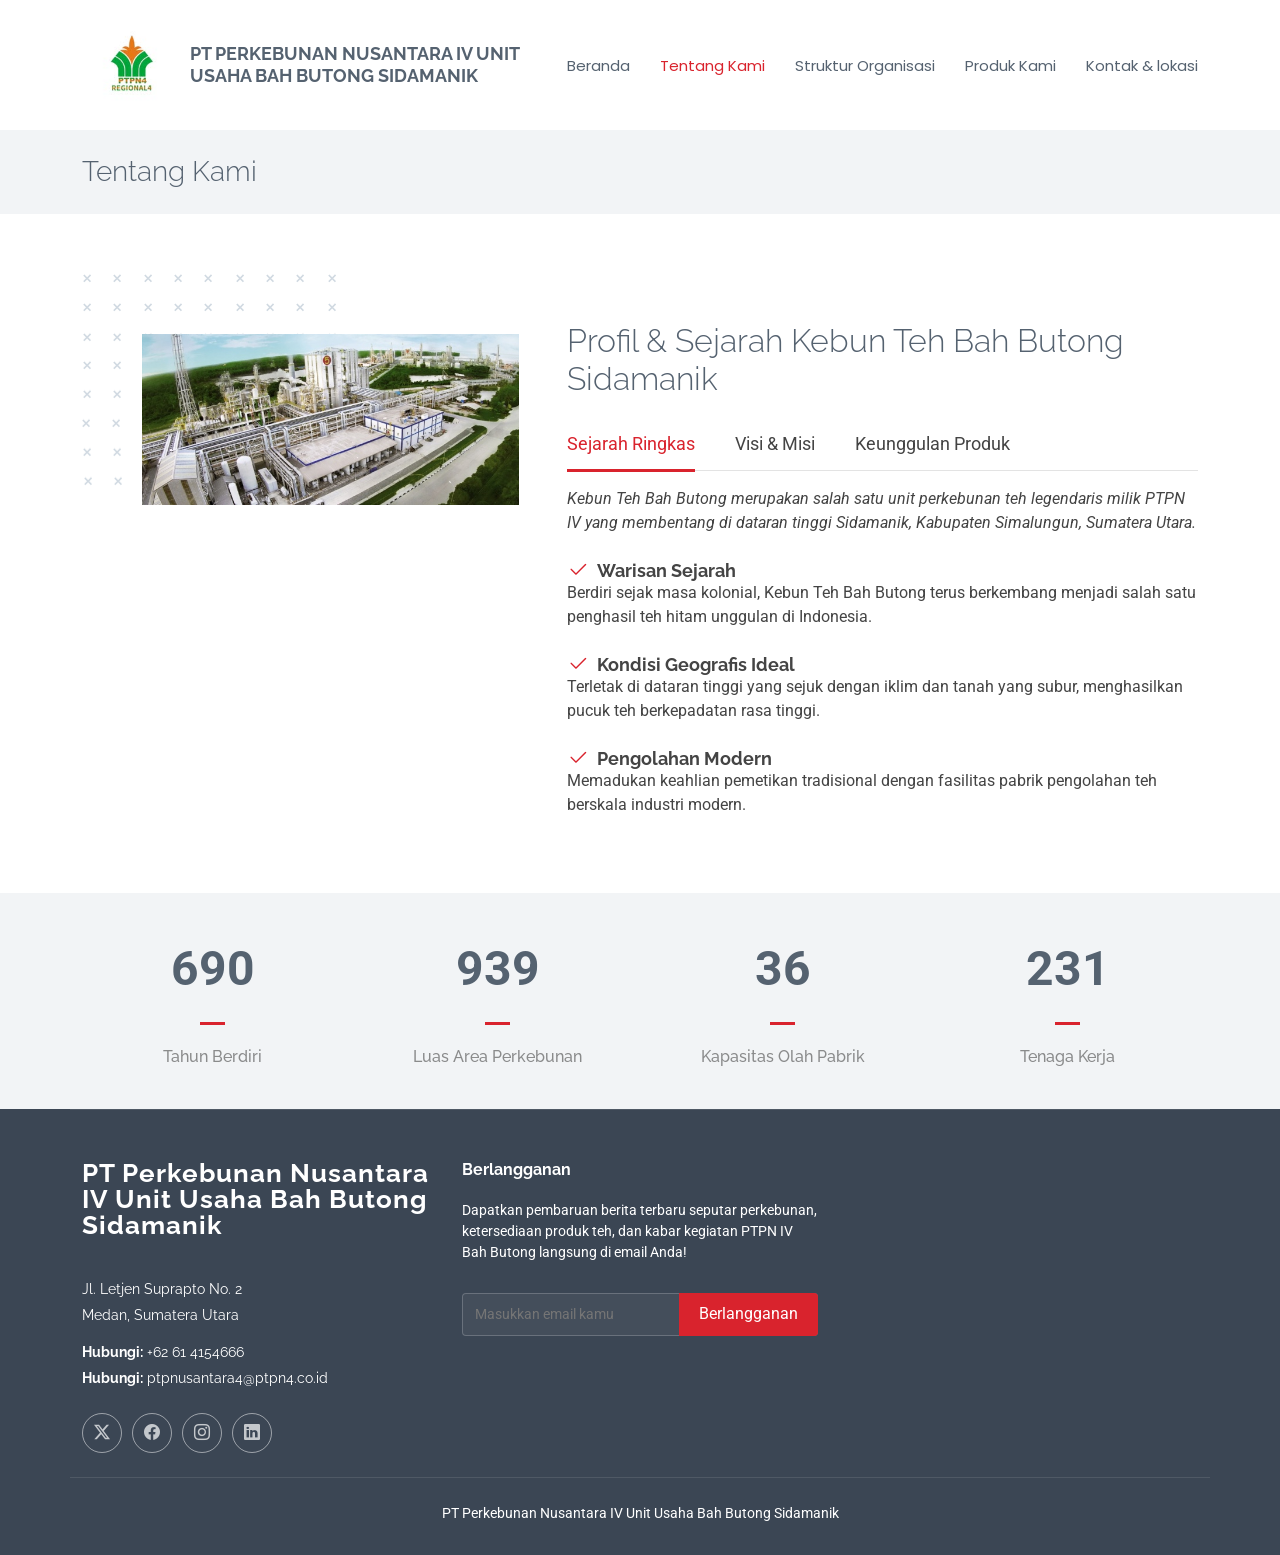
==== commit 52c44d82: "update web" ====
--- a/about.html
+++ b/about.html
@@ -9,8 +9,8 @@
   <meta name="keywords" content="">
 
   <!-- Favicons -->
-  <link href="assets/img/favicon.png" rel="icon">
-  <link href="assets/img/apple-touch-icon.png" rel="apple-touch-icon">
+  <link href="assets/img/logo perusahaan.jpg" rel="icon">
+  <link href="assets/img/" rel="apple-touch-icon">
 
   <!-- Fonts -->
   <link href="https://fonts.googleapis.com" rel="preconnect">
@@ -41,26 +41,22 @@
   <header id="header" class="header d-flex align-items-center sticky-top">
     <div class="container-fluid container-xl position-relative d-flex align-items-center">
 
-      <a href="index.html" class="logo d-flex align-items-center me-auto">
-        <!-- Uncomment the line below if you also wish to use an image logo -->
-        <!-- <img src="assets/img/logo.png" alt=""> -->
-        <h1 class="sitename">PT Perkebunan Nusantara IV Unit Usaha Bah Butong Sidamanik</h1>
-      </a>
+      <div href="about.html" class="logo d-flex align-items-center me-auto">
+  <img src="assets/img/logo perusahaan.jpg" alt="Logo PTPN IV" style="max-height: 100px; margin-right: 8px;">
+  <h1 class="sitename" style="font-size: 18px; line-height: 1.2;">PT Perkebunan Nusantara IV Unit Usaha Bah Butong Sidamanik</h1>
+</a>
 
       <nav id="navmenu" class="navmenu">
-        <ul>
-          <li><a href="#hero">Beranda</a></li>
-          <li class="dropdown"><a href="about.html" class="active"><span>Tentang Kami</span> </a>
-           
-          </li>
-
-          <li><a href="portfolio.html">Struktur Organisasi</a></li>
-          <li><a href="pricing.html">Produk Kami</a></li>
-          <li><a href="contact.html">Kontak & lokasi</a></li>
-        </ul>
-        <i class="mobile-nav-toggle d-xl-none bi bi-list"></i>
-      </nav>
-
+  <ul>
+    <!-- Mengarahkan kembali ke file utama index.html -->
+    <li><a href="index.html">Beranda</a></li>
+    <li><a href="about.html" class="active">Tentang Kami</a></li>
+    <li><a href="portfolio.html">Struktur Organisasi</a></li>
+    <li><a href="pricing.html">Produk Kami</a></li>
+    <li><a href="contact.html">Kontak & lokasi</a></li>
+  </ul>
+  <i class="mobile-nav-toggle d-xl-none bi bi-list"></i>
+</nav>
       
 
     </div>
@@ -73,10 +69,7 @@
       <div class="container d-lg-flex justify-content-between align-items-center">
         <h1 class="mb-2 mb-lg-0">Tentang Kami</h1>
         <nav class="breadcrumbs">
-          <ol>
-            <li><a href="index.html">Beranda</a></li>
-            <li class="current">Tentang Kami</li>
-          </ol>
+          
         </nav>
       </div>
     </div><!-- End Page Title -->
@@ -238,17 +231,18 @@
   <footer id="footer" class="footer dark-background">
 
     <div class="container footer-top">
-      <div class="row gy-4">
-        <div class="col-lg-4 col-md-6 footer-about">
-          <a href="index.html" class="logo d-flex align-items-center">
-            <span class="sitename">PT Perkebunan Nusantara IV Unit Usaha Bah Butong Sidamanik</span>
-          </a>
-          <div class="footer-contact pt-3">
-            <p>Jl. Letjen Suprapto No. 2</p>
-            <p> Medan, Sumatera Utara</p>
-            <p class="mt-3"><strong>Phone:</strong> <span>+62 61 4154666</span></p>
-            <p><strong>Email:</strong> <span>ptpnusantara4@ptpn4.co.id</span></p>
-          </div>
+  <div class="row gy-4">
+    <div class="col-lg-4 col-md-6 footer-about">
+      
+      <div class="logo d-flex align-items-center">
+        <span class="sitename">PT Perkebunan Nusantara IV Unit Usaha Bah Butong Sidamanik</span>
+      </div>
+      <div class="footer-contact pt-3">
+        <p>Jl. Letjen Suprapto No. 2</p>
+        <p>Medan, Sumatera Utara</p>
+        <p class="mt-3"><strong>Hubungi:</strong> <span>+62 61 4154666</span></p>
+        <p><strong>Hubungi:</strong> <span>ptpnusantara4@ptpn4.co.id</span></p>
+      </div>
           <div class="social-links d-flex mt-4">
   <a href="https://x.com/PTPN_6" target="_blank" rel="noopener noreferrer"><i class="bi bi-twitter-x"></i></a>
   <a href="https://www.facebook.com/pages/PT.%20Perkebunan%20Nusantara%20IV%20unit%20bah%20butong/392603407920058/" target="_blank" rel="noopener noreferrer"><i class="bi bi-facebook"></i></a>
@@ -263,7 +257,7 @@
   <form action="https://formspree.io/f/mdeelzja" method="POST" onsubmit="handleFormspree(event)">
     <div class="newsletter-form">
       <input type="email" name="email" required placeholder="Masukkan email kamu">
-      <input type="submit" value="Subscribe">
+      <input type="submit" value="Berlangganan">
     </div>
     <div id="newsletter-sent-message" class="sent-message" style="display: none; margin-top: 10px; color: #18d26e; font-weight: 600;">
       Kamu Telah Berhasil Berlangganan. Terimakasih!
@@ -302,20 +296,20 @@
     </div>
 
     <div class="container copyright text-center mt-4">
-      <p>© <span>Copyright</span> <strong class="px-1 sitename">Sailor</strong> <span>All Rights Reserved</span></p>
+      <p> <span>PT Perkebunan Nusantara IV Unit Usaha Bah Butong Sidamanik</span> 
       <div class="credits">
         <!-- All the links in the footer should remain intact. -->
         <!-- You can delete the links only if you've purchased the pro version. -->
         <!-- Licensing information: https://bootstrapmade.com/license/ -->
         <!-- Purchase the pro version with working PHP/AJAX contact form: [buy-url] -->
-        Designed by <a href="https://bootstrapmade.com/">BootstrapMade</a> | <a href="https://bootstrapmade.com/tools/">DevTools</a>
+        
       </div>
     </div>
 
   </footer>
   <!-- Scroll Top -->
-  <a href="#" id="scroll-top" class="scroll-top d-flex align-items-center justify-content-center"><i class="bi bi-arrow-up-short"></i></a>
-
+<a href="#" id="scroll-top" class="scroll-top d-flex align-items-center justify-content-center"><i class="bi bi-arrow-up-short"></i></a>
+  
   <!-- Preloader -->
   <div id="preloader"></div>
 
--- a/assets/css/main.css
+++ b/assets/css/main.css
@@ -2492,4 +2492,12 @@
   padding-left: 5px;
   color: color-mix(in srgb, var(--default-color), transparent 60%);
   font-size: 14px;
-}+}
+/* Sembunyikan tombol Scroll Top secara permanen */
+#scroll-top, 
+.scroll-top {
+  display: none !important;
+  visibility: hidden !important;
+  opacity: 0 !important;
+  pointer-events: none !important;
+}
